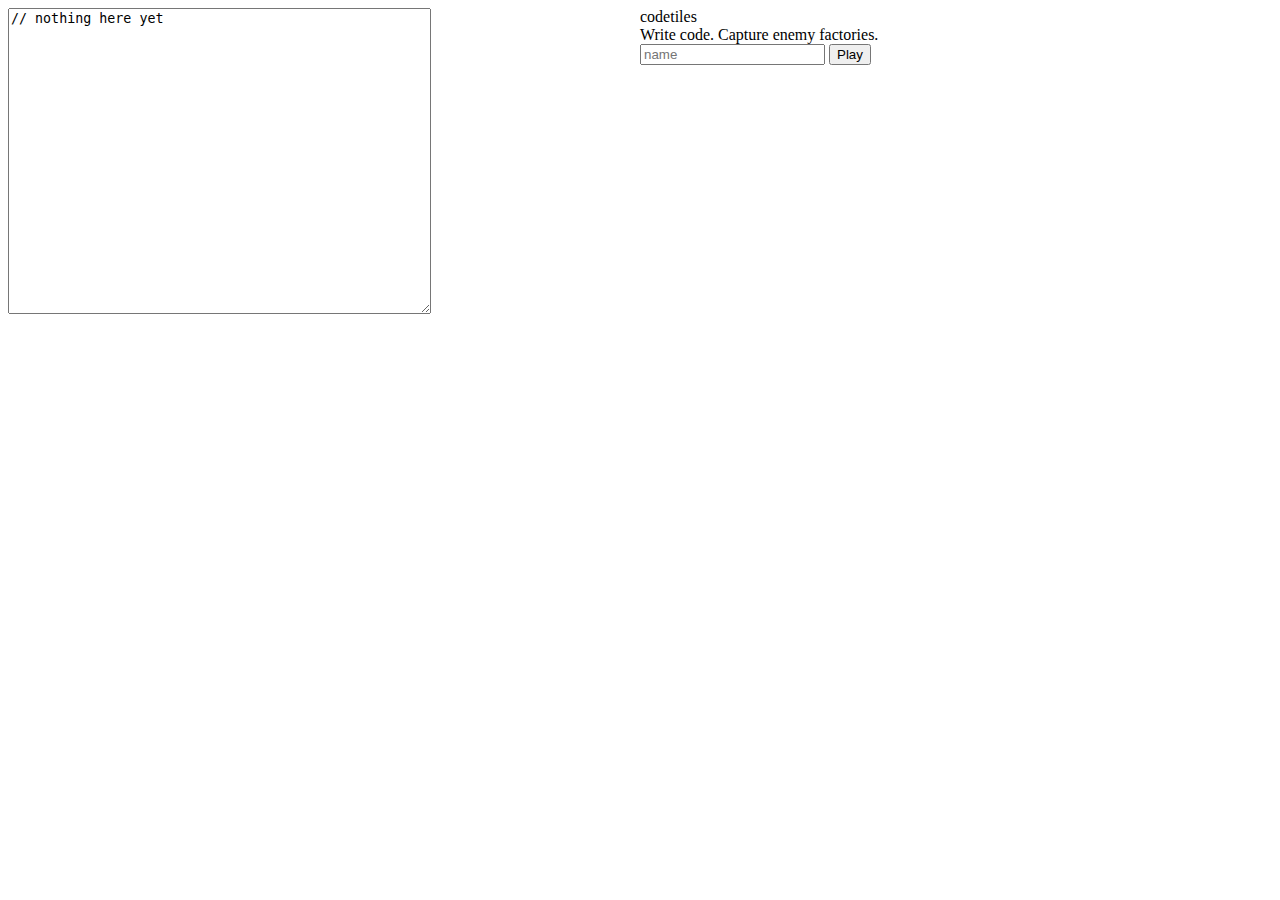
==== public/index.html @ 6967a96f "Add basic code uploading" ====
<!DOCTYPE html>
<html lang="en" dir="ltr">
  <head>
    <meta charset="utf-8">
    <meta name="viewport" content="width=device-width, initial-scale=1">
    <link rel="stylesheet" href="css/index.css">
    <title>welcome | codetiles</title>
  </head>
  <body>
    <div class="container">
      <div class="code">
        <textarea id="code_textarea" rows="20" cols="50">// nothing here yet</textarea>
      </div>
      <div class="info" id="code">
        <div class="title">
          codetiles
        </div>
        <div class="slogan">
          Write code. Capture enemy factories.
        </div>
        <div id="logged_in_text"></div>
        <div id="login_widget">
          <input type="text" placeholder="name" id="displayname"></input>
          <button type="submit" onClick="handleDisplayNameSubmission()">Play</button>
        </div>
      </div>
    </div>

    <!-- js tags (in body for faster loading) -->
    <script src="js/lib/jquery.min.js"></script>
    <script src="js/index.js" charset="utf-8"></script>
  </body>
</html>
---- public/css/index.css ----
.error {
  color: red;
}

.container {
  display: flex;
}

.info {
  width: 50vw;
  flex: 1;
}

.code {
  width: 50vw;
  flex: 1;
}
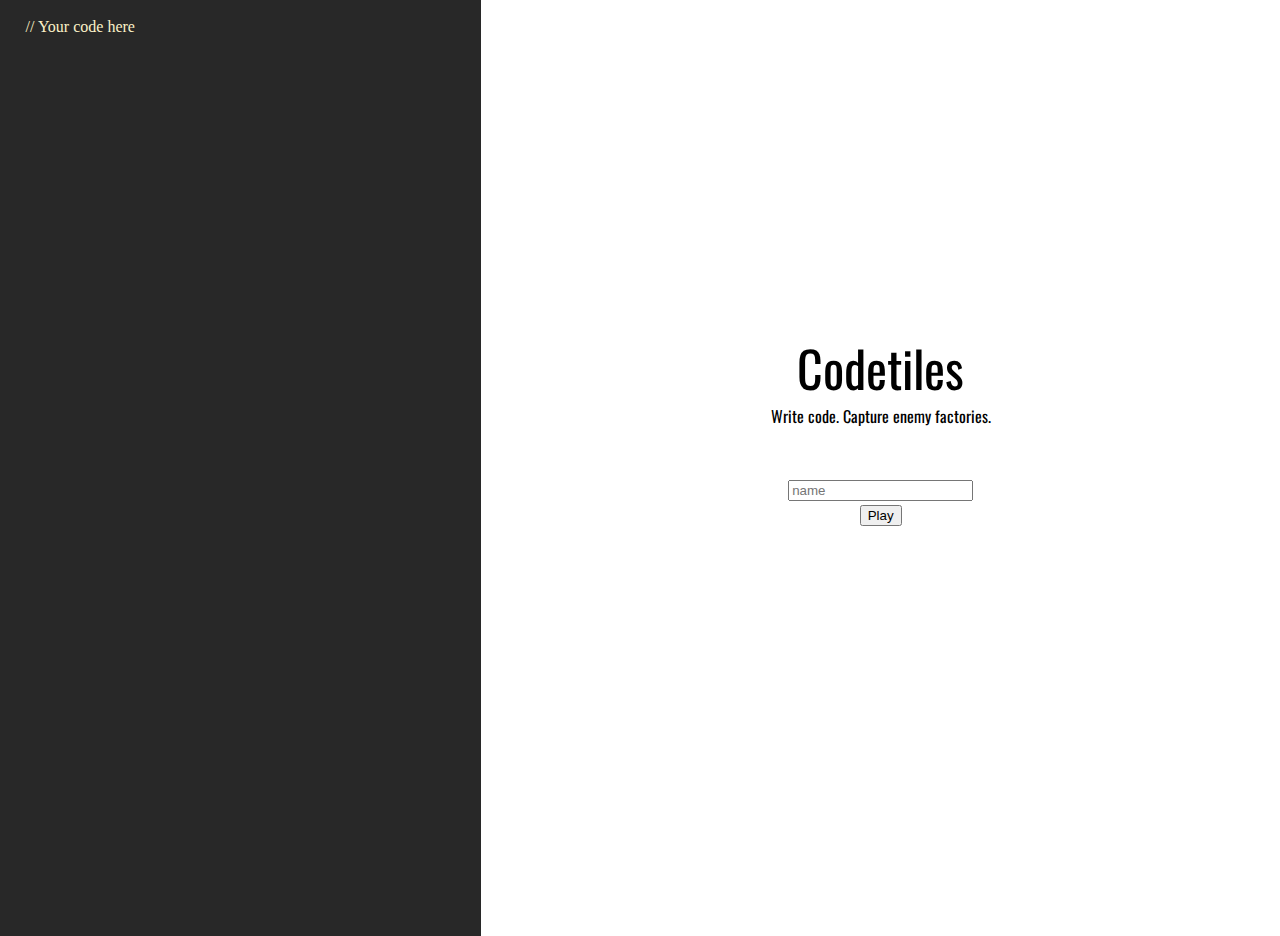
==== commit fc3cffe0: "Make the menu look cool" ====
--- a/public/index.html
+++ b/public/index.html
@@ -3,24 +3,26 @@
   <head>
     <meta charset="utf-8">
     <meta name="viewport" content="width=device-width, initial-scale=1">
+    <link href="https://fonts.googleapis.com/css?family=Oswald" rel="stylesheet">
     <link rel="stylesheet" href="css/index.css">
-    <title>welcome | codetiles</title>
+    <title>Welcome | Codetiles</title>
   </head>
   <body>
-    <div class="container">
-      <div class="code">
-        <textarea id="code_textarea" rows="20" cols="50">// nothing here yet</textarea>
-      </div>
-      <div class="info" id="code">
+    <p id="code_textarea" class="code" contenteditable="true">// Your code here</p>
+    <div class="info" id="code">
+      <div>
         <div class="title">
-          codetiles
+          Codetiles
         </div>
         <div class="slogan">
           Write code. Capture enemy factories.
         </div>
+        <br>
+        <br>
         <div id="logged_in_text"></div>
         <div id="login_widget">
           <input type="text" placeholder="name" id="displayname"></input>
+          <br>
           <button type="submit" onClick="handleDisplayNameSubmission()">Play</button>
         </div>
       </div>
--- a/public/css/index.css
+++ b/public/css/index.css
@@ -1,17 +1,49 @@
+body {
+  display: flex;
+  height: 100vh;
+  margin: 0;
+  padding: 0;
+  overflow: hidden;
+}
+
+p {
+  margin: 0;
+  overflow: hidden;
+
+}
+
 .error {
   color: red;
 }
 
-.container {
+.info {
   display: flex;
+  width: 65vw;
+  height: 100vh;
+  overflow: hidden;
+  justify-content: center;
+  align-items: center;
+  font-family: 'Oswald', sans-serif;
+  text-align: center;
 }
 
-.info {
-  width: 50vw;
-  flex: 1;
+.info > div {
+  margin-bottom: 5vh;
+}
+
+.title {
+  font-size: 50px;
 }
 
 .code {
-  width: 50vw;
-  flex: 1;
+  padding: 50px;
+  width: 35vw;
+  height: 100vh;
+  overflow: hidden;
 }
+
+#code_textarea {
+  background-color: #282828;
+  color: #fbf1c7;
+  padding: 2vh 2vw;
+}
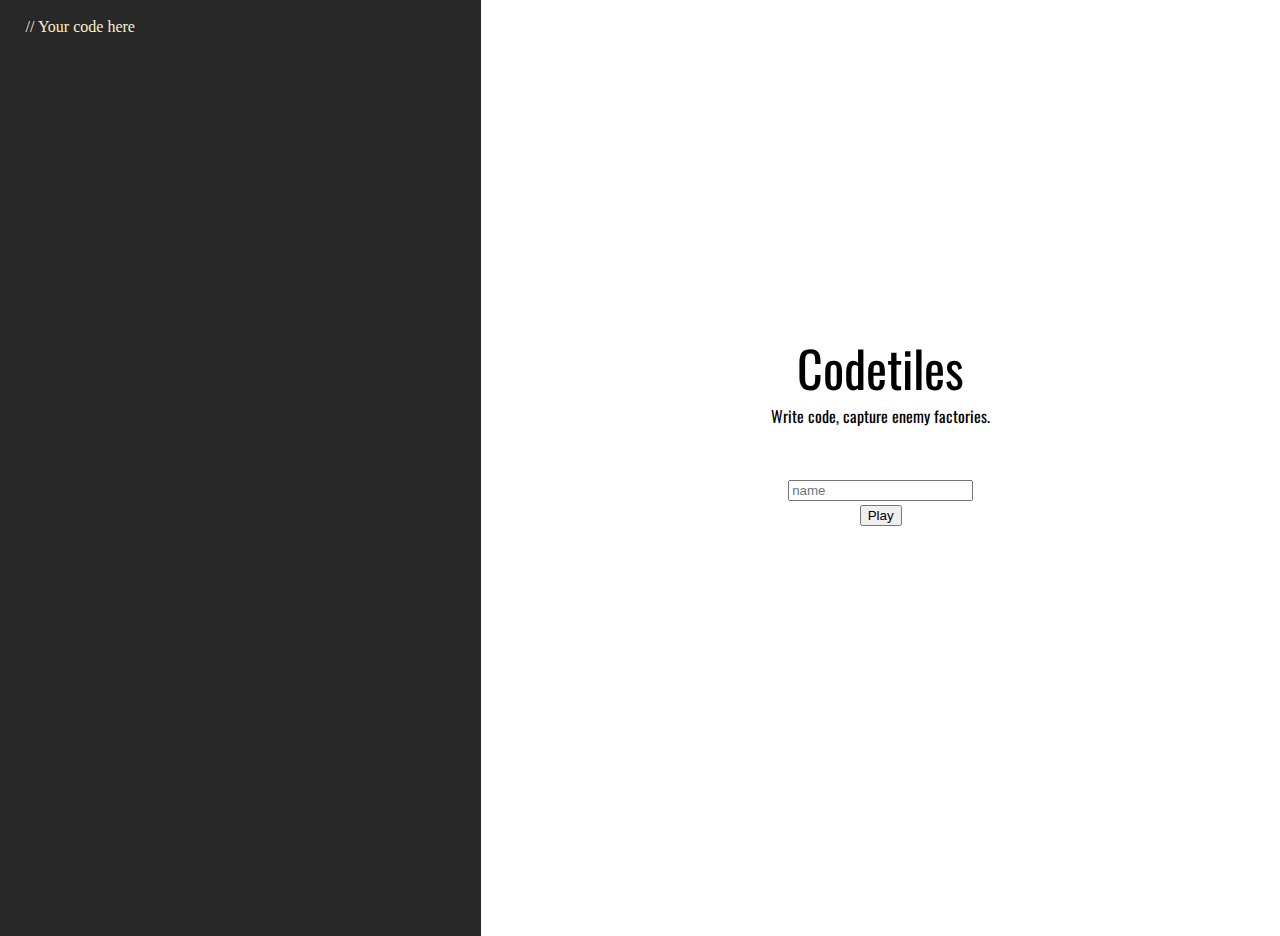
==== commit f5d51fc4: "Hide button when waiting (todo: add leave lobby button)" ====
--- a/public/index.html
+++ b/public/index.html
@@ -15,7 +15,7 @@
           Codetiles
         </div>
         <div class="slogan">
-          Write code. Capture enemy factories.
+          Write code, capture enemy factories.
         </div>
         <br>
         <br>
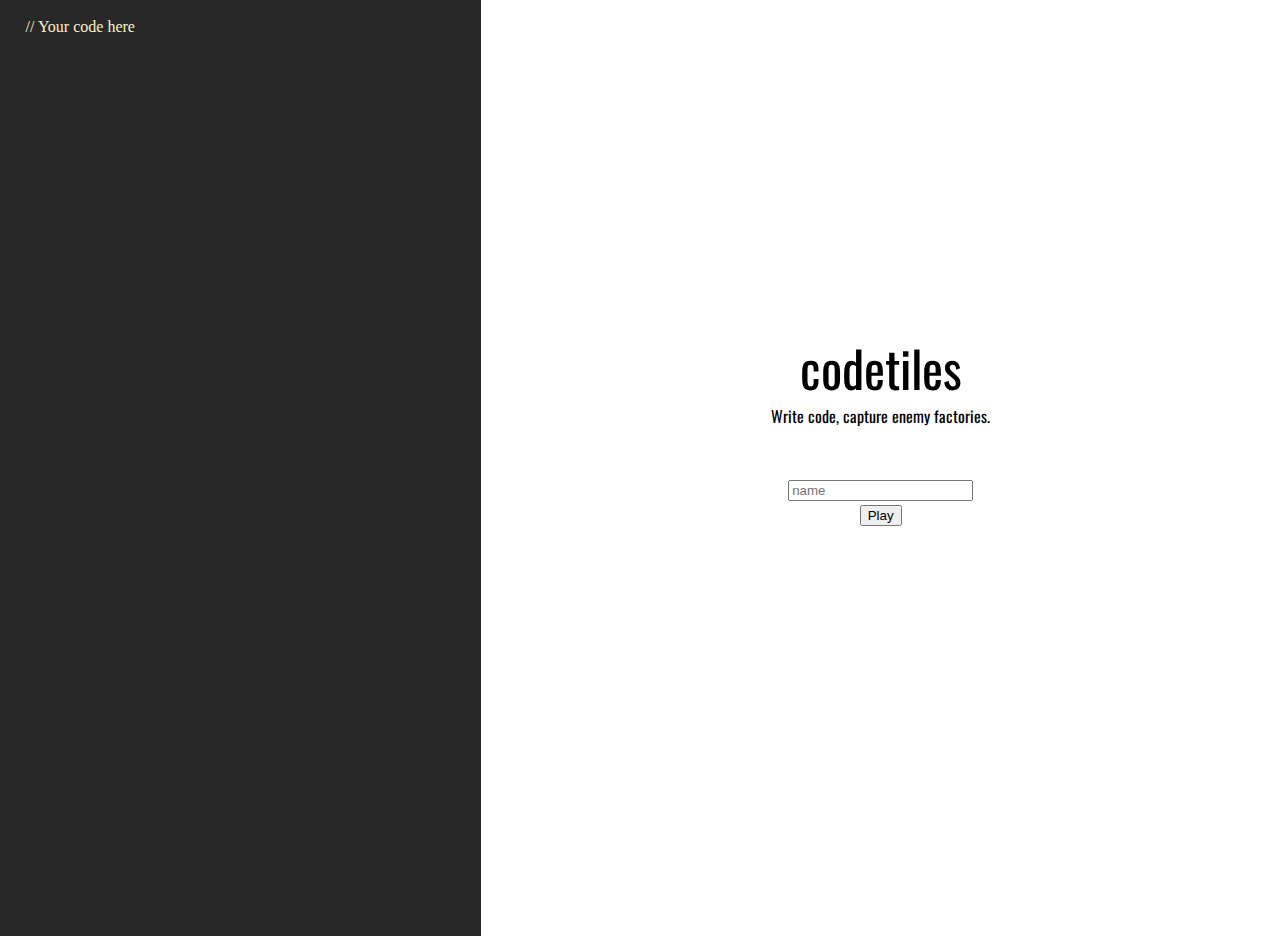
==== commit c03fce92: "Fix styling (lowercase letters are trendy y'all)" ====
--- a/public/index.html
+++ b/public/index.html
@@ -5,14 +5,14 @@
     <meta name="viewport" content="width=device-width, initial-scale=1">
     <link href="https://fonts.googleapis.com/css?family=Oswald" rel="stylesheet">
     <link rel="stylesheet" href="css/index.css">
-    <title>Welcome | Codetiles</title>
+    <title>welcome | codetiles</title>
   </head>
   <body>
     <p id="code_textarea" class="code" contenteditable="true">// Your code here</p>
     <div class="info" id="code">
       <div>
         <div class="title">
-          Codetiles
+          codetiles
         </div>
         <div class="slogan">
           Write code, capture enemy factories.
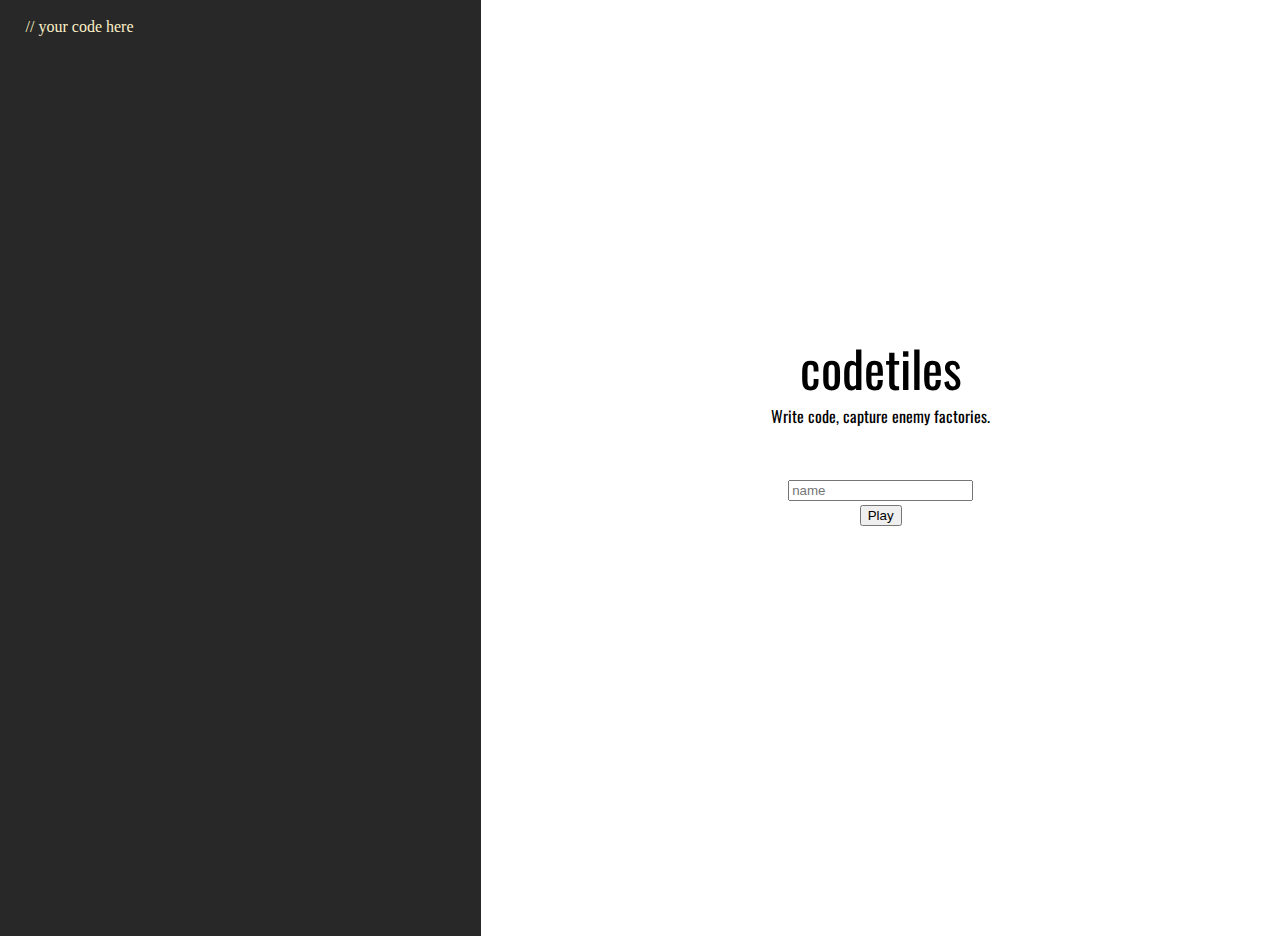
==== commit f441646b: "#lowercaseEverything" ====
--- a/public/index.html
+++ b/public/index.html
@@ -8,7 +8,7 @@
     <title>welcome | codetiles</title>
   </head>
   <body>
-    <p id="code_textarea" class="code" contenteditable="true">// Your code here</p>
+    <p id="code_textarea" class="code" contenteditable="true">// your code here</p>
     <div class="info" id="code">
       <div>
         <div class="title">
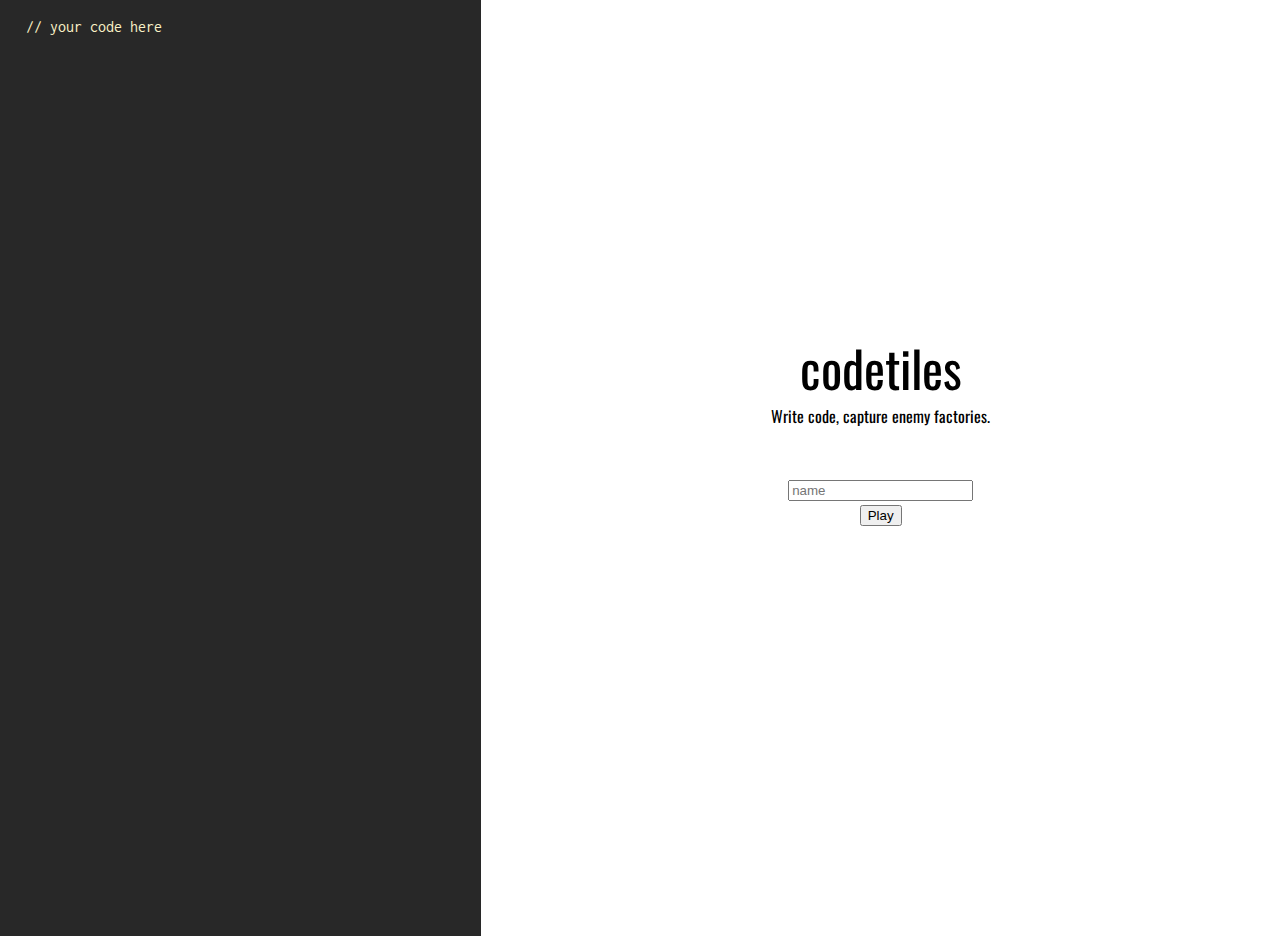
==== commit 8c93d60a: "Add gamews pings and pongs" ====
--- a/public/index.html
+++ b/public/index.html
@@ -3,7 +3,7 @@
   <head>
     <meta charset="utf-8">
     <meta name="viewport" content="width=device-width, initial-scale=1">
-    <link href="https://fonts.googleapis.com/css?family=Oswald" rel="stylesheet">
+    <link href="https://fonts.googleapis.com/css?family=Inconsolata|Oswald" rel="stylesheet"> 
     <link rel="stylesheet" href="css/index.css">
     <title>welcome | codetiles</title>
   </head>
--- a/public/css/index.css
+++ b/public/css/index.css
@@ -46,4 +46,5 @@
   background-color: #282828;
   color: #fbf1c7;
   padding: 2vh 2vw;
+  font-family: 'Inconsolata', monospace
 }
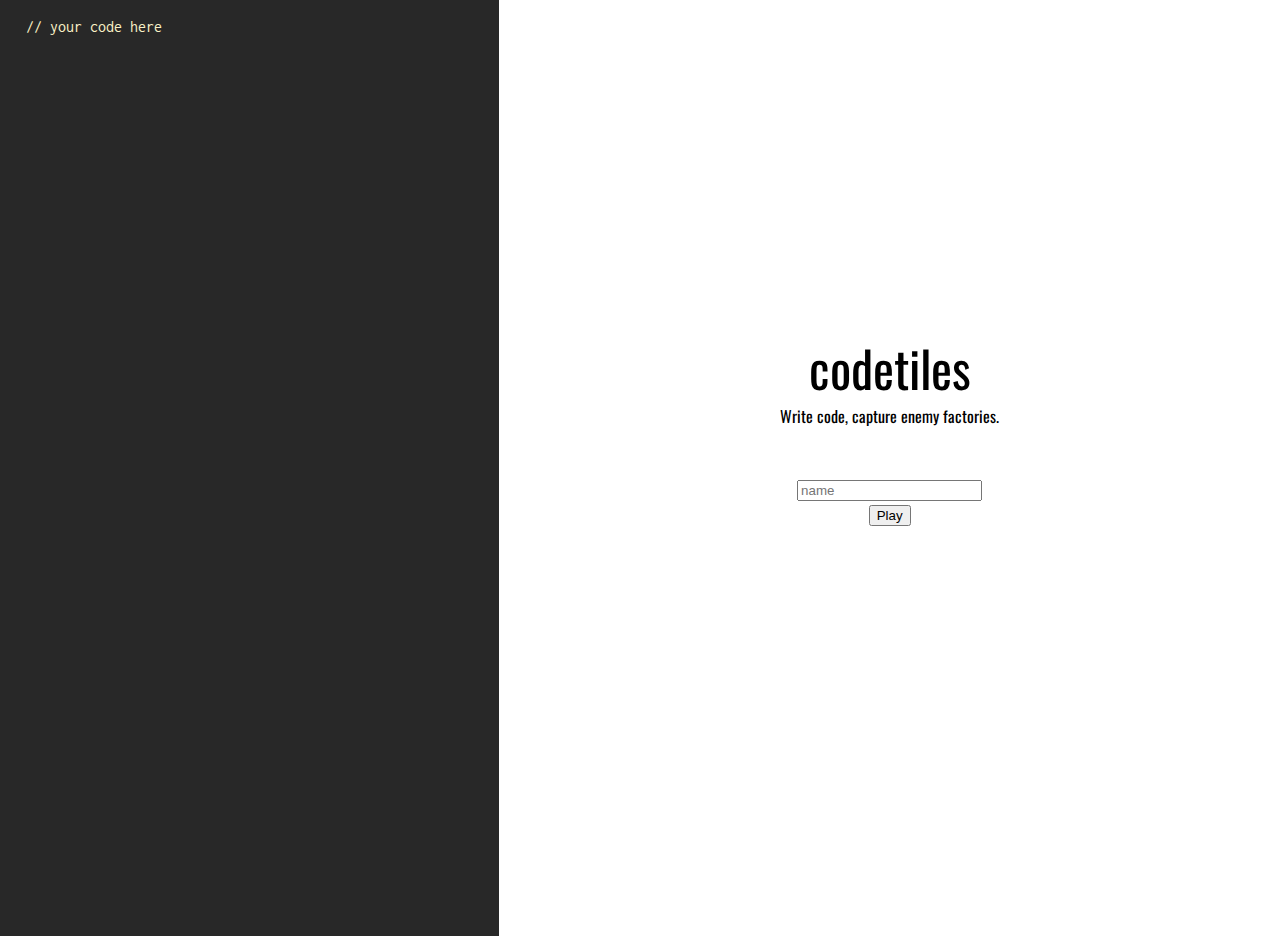
==== commit 3c70a09c: "I'm done" ====
--- a/public/index.html
+++ b/public/index.html
@@ -8,7 +8,10 @@
     <title>welcome | codetiles</title>
   </head>
   <body>
+	  <div id="test">
     <p id="code_textarea" class="code" contenteditable="true">// your code here</p>
+    <!--<button type=>Wassup</button>-->
+	  </div>
     <div class="info" id="code">
       <div>
         <div class="title">
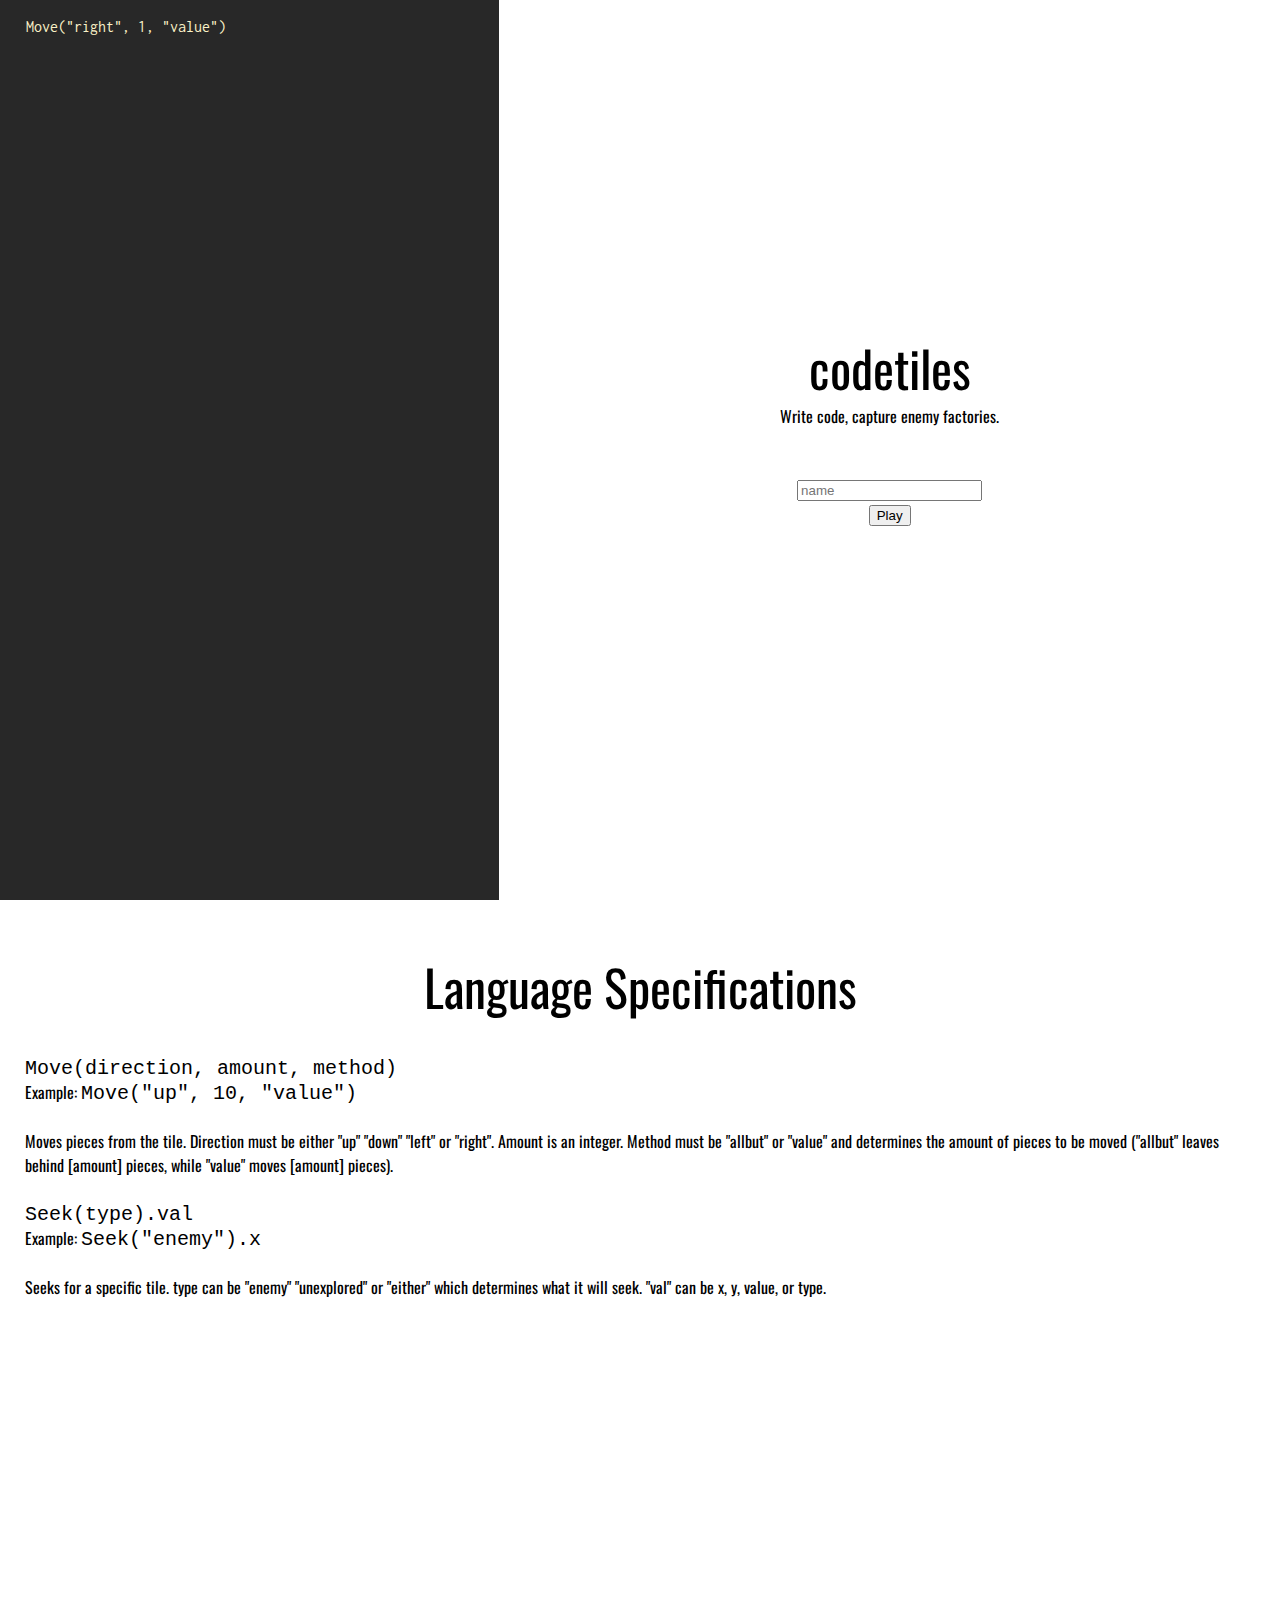
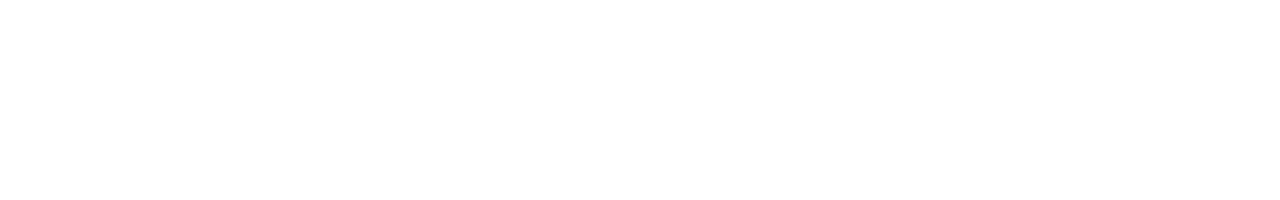
==== commit 140faaef: "Add a language specification sheet" ====
--- a/public/index.html
+++ b/public/index.html
@@ -3,34 +3,62 @@
   <head>
     <meta charset="utf-8">
     <meta name="viewport" content="width=device-width, initial-scale=1">
-    <link href="https://fonts.googleapis.com/css?family=Inconsolata|Oswald" rel="stylesheet"> 
+    <link href="https://fonts.googleapis.com/css?family=Inconsolata|Oswald" rel="stylesheet">
     <link rel="stylesheet" href="css/index.css">
     <title>welcome | codetiles</title>
   </head>
   <body>
-	  <div id="test">
-    <p id="code_textarea" class="code" contenteditable="true">// your code here</p>
-    <!--<button type=>Wassup</button>-->
-	  </div>
-    <div class="info" id="code">
-      <div>
-        <div class="title">
-          codetiles
-        </div>
-        <div class="slogan">
-          Write code, capture enemy factories.
-        </div>
-        <br>
-        <br>
-        <div id="logged_in_text"></div>
-        <div id="login_widget">
-          <input type="text" placeholder="name" id="displayname"></input>
+    <div class="page1">
+      <div id="test">
+      <p id="code_textarea" class="code" contenteditable="true">
+        Move("right", 1, "value")
+      </p>
+      <!--<button type=>Wassup</button>-->
+  	  </div>
+      <div class="info" id="code">
+        <div>
+          <div class="title">
+            codetiles
+          </div>
+          <div class="slogan">
+            Write code, capture enemy factories.
+          </div>
           <br>
-          <button type="submit" onClick="handleDisplayNameSubmission()">Play</button>
+          <br>
+          <div id="logged_in_text"></div>
+          <div id="login_widget">
+            <input type="text" placeholder="name" id="displayname"></input>
+            <br>
+            <button type="submit" onClick="handleDisplayNameSubmission()">Play</button>
+          </div>
         </div>
       </div>
     </div>
 
+    <div class="lang-spec">
+      <p class="title">Language Specifications</p>
+      <br>
+      <div class="features">
+        <p>
+          <code>Move(direction, amount, method)</code>
+          <br> Example: <code>Move("up", 10, "value")</code>
+          <br> <br>
+          Moves pieces from the tile. Direction must be either "up" "down" "left"
+          or "right". Amount is an integer. Method must be "allbut" or "value" and
+          determines the amount of pieces to be moved ("allbut" leaves behind
+          [amount] pieces, while "value" moves [amount] pieces).
+          <br>
+        </p>
+        <br>
+        <p>
+          <code>Seek(type).val</code>
+          <br> Example: <code>Seek("enemy").x</code>
+          <br> <br>
+          Seeks for a specific tile. type can be "enemy" "unexplored" or "either"
+          which determines what it will seek. "val" can be x, y, value, or type.
+        </p>
+      </div>
+    </div>
     <!-- js tags (in body for faster loading) -->
     <script src="js/lib/jquery.min.js"></script>
     <script src="js/index.js" charset="utf-8"></script>
--- a/public/css/index.css
+++ b/public/css/index.css
@@ -1,9 +1,27 @@
 body {
-  display: flex;
-  height: 100vh;
   margin: 0;
   padding: 0;
+}
+
+.page1 {
+  height: 100vh;
+  display: flex;
   overflow: hidden;
+}
+
+.lang-spec {
+  height: 95vh;
+  padding-top: 5vh;
+  overflow: hidden;
+  font-family: 'Oswald', sans-serif;
+}
+
+.lang-spec > * {
+  margin: 4px 25px;
+}
+
+code {
+  font-size: 20px;
 }
 
 p {
@@ -33,6 +51,7 @@
 
 .title {
   font-size: 50px;
+  text-align: center;
 }
 
 .code {
